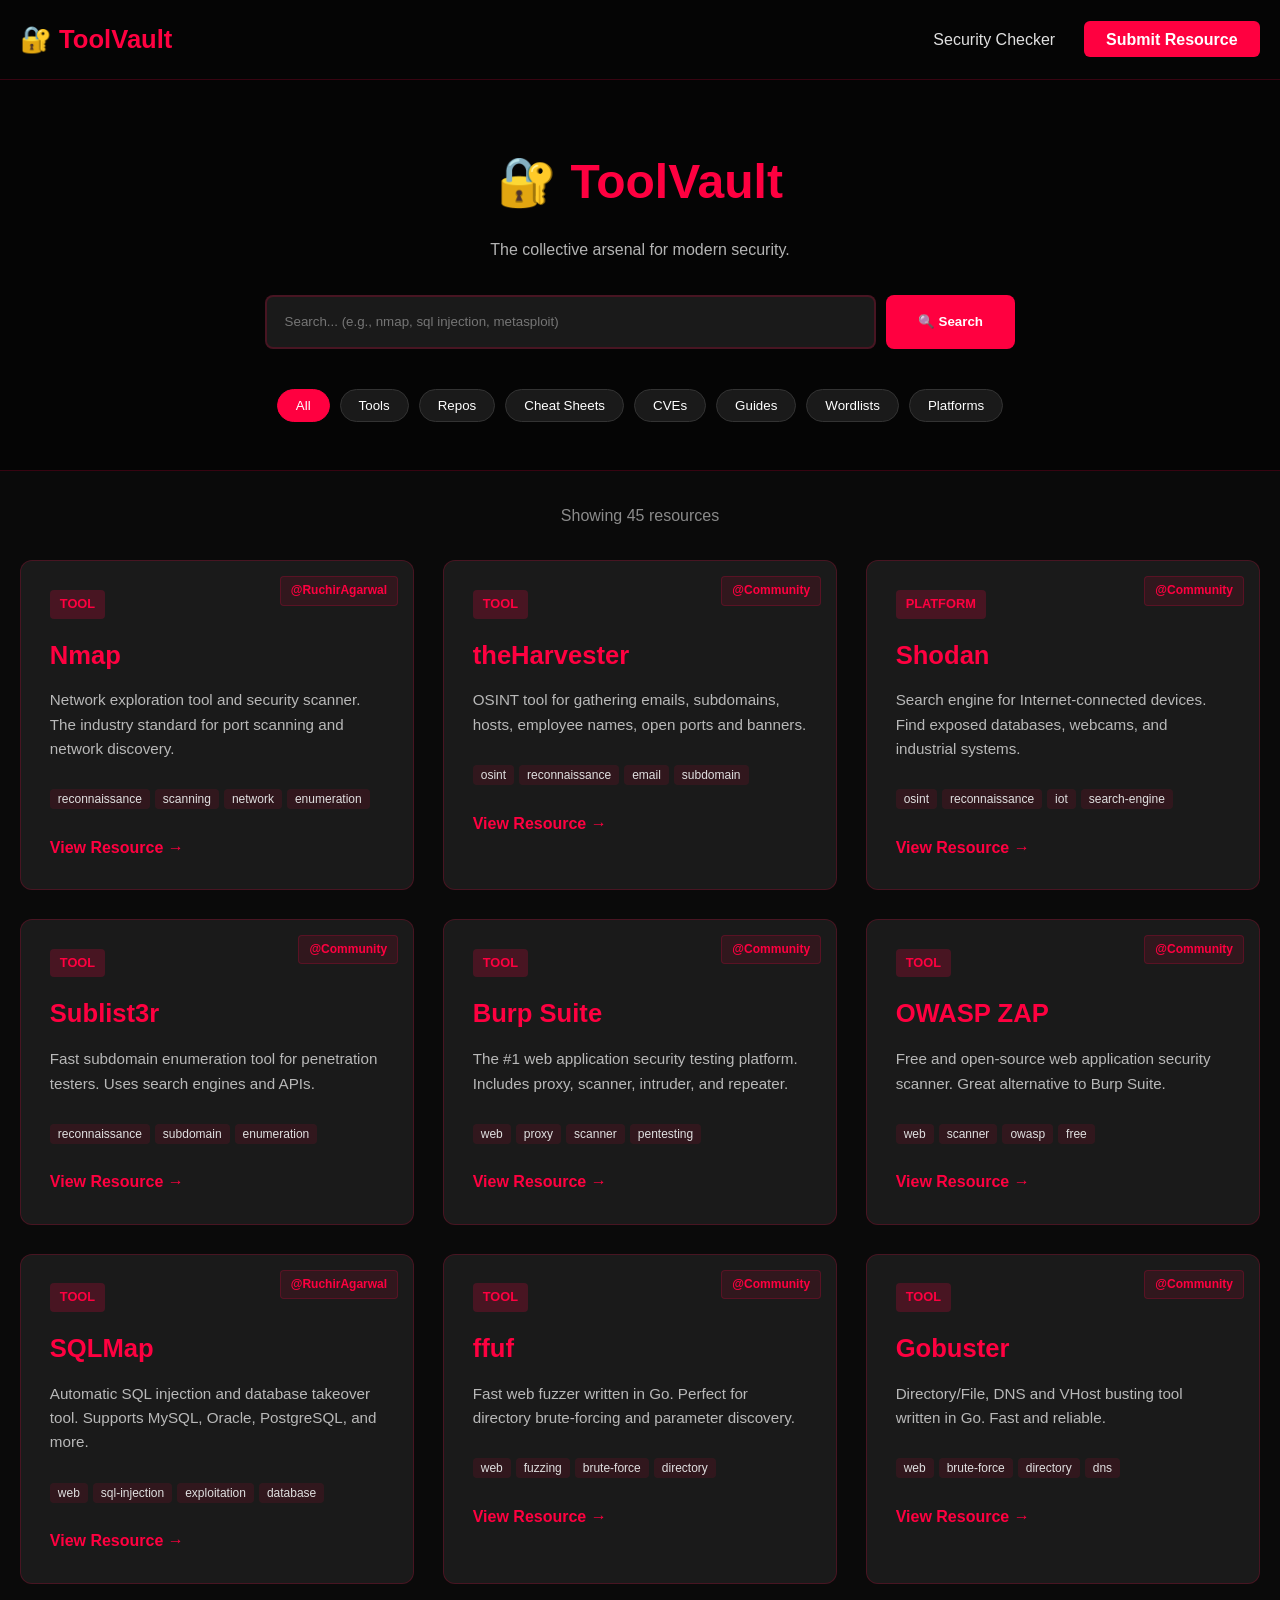
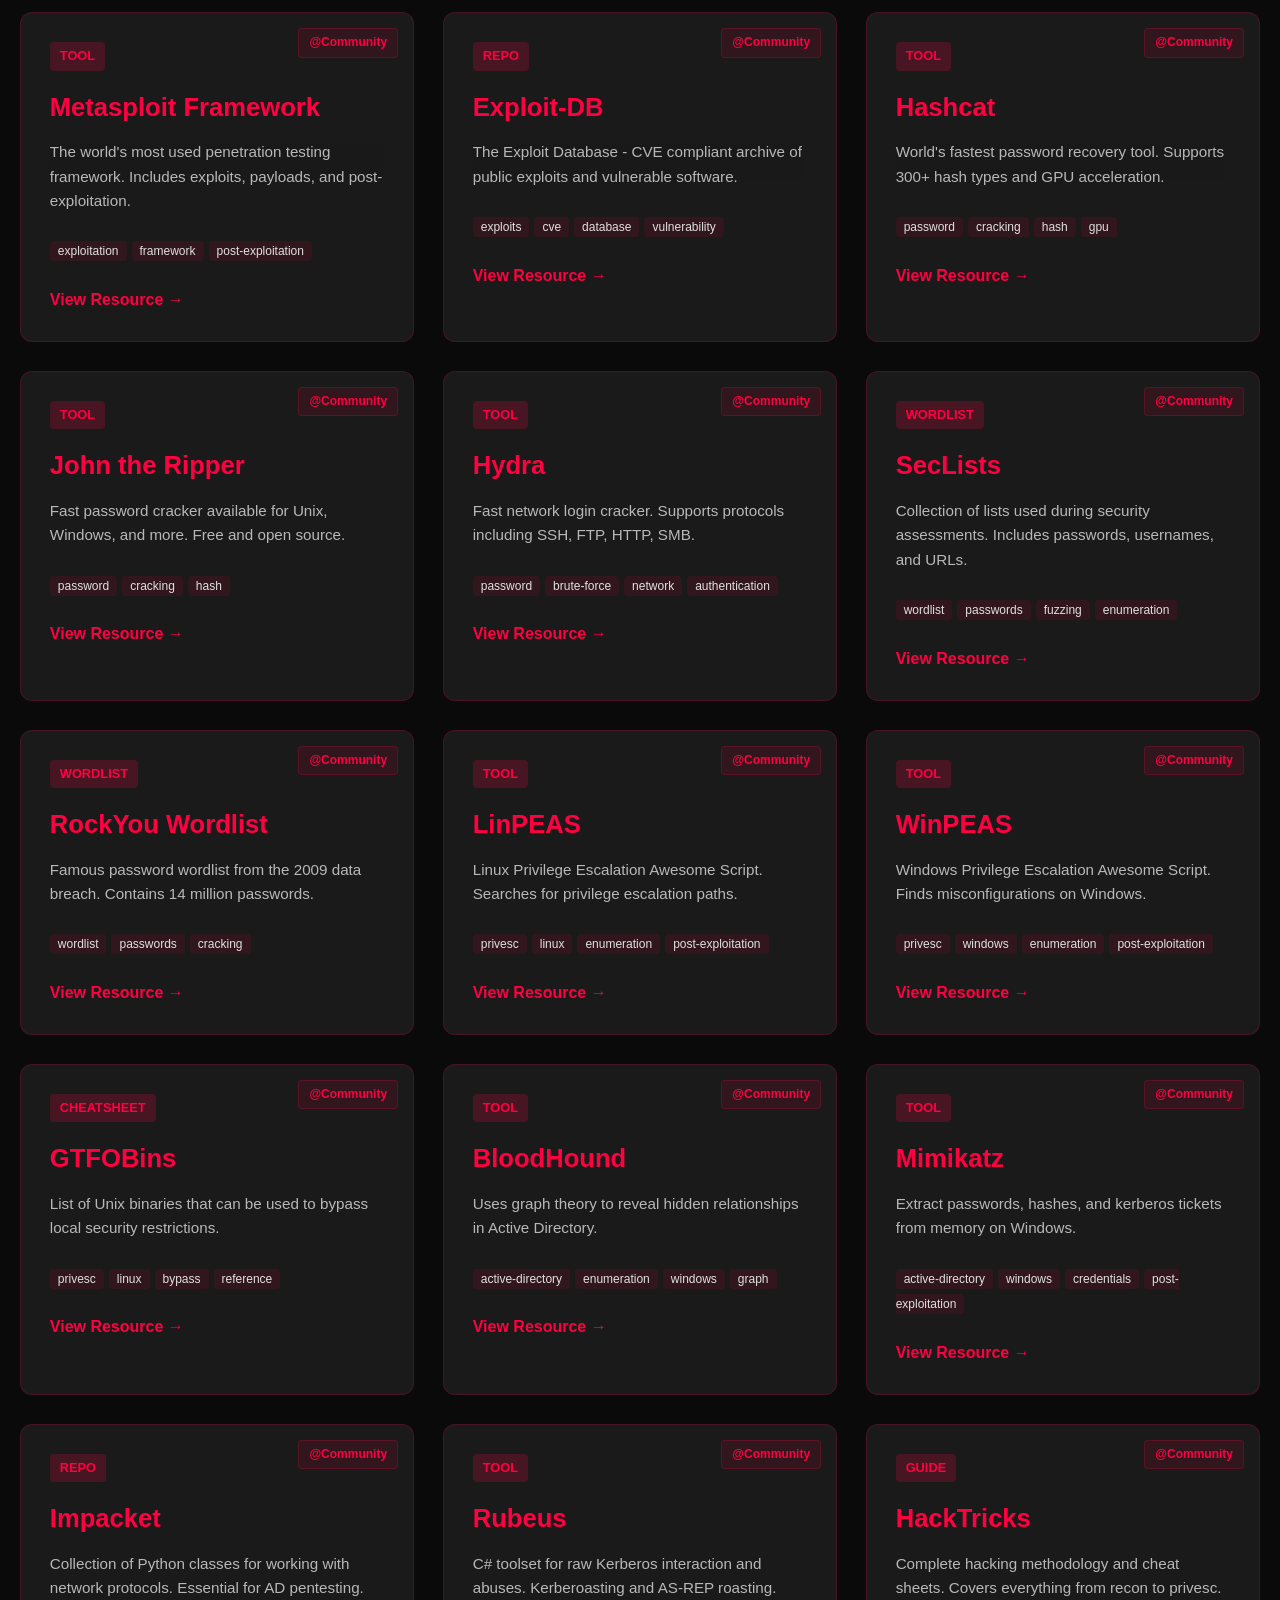
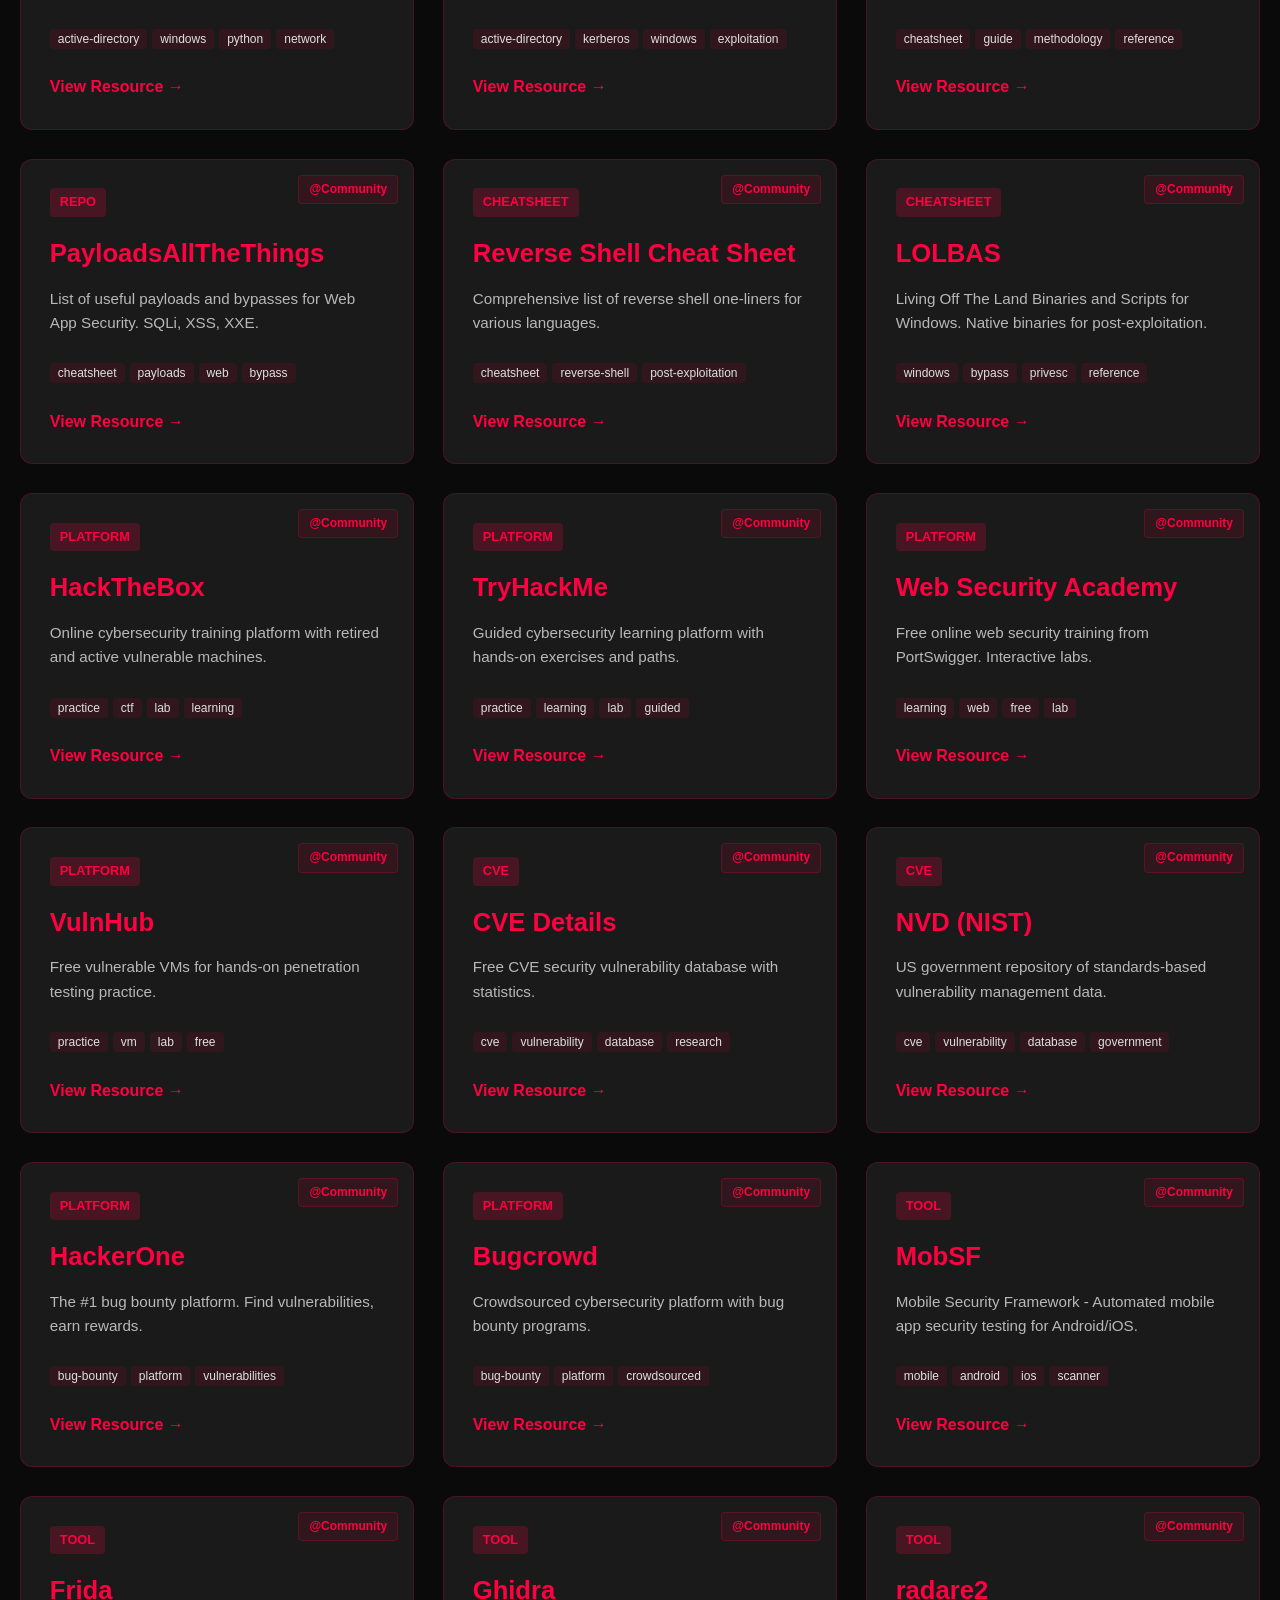
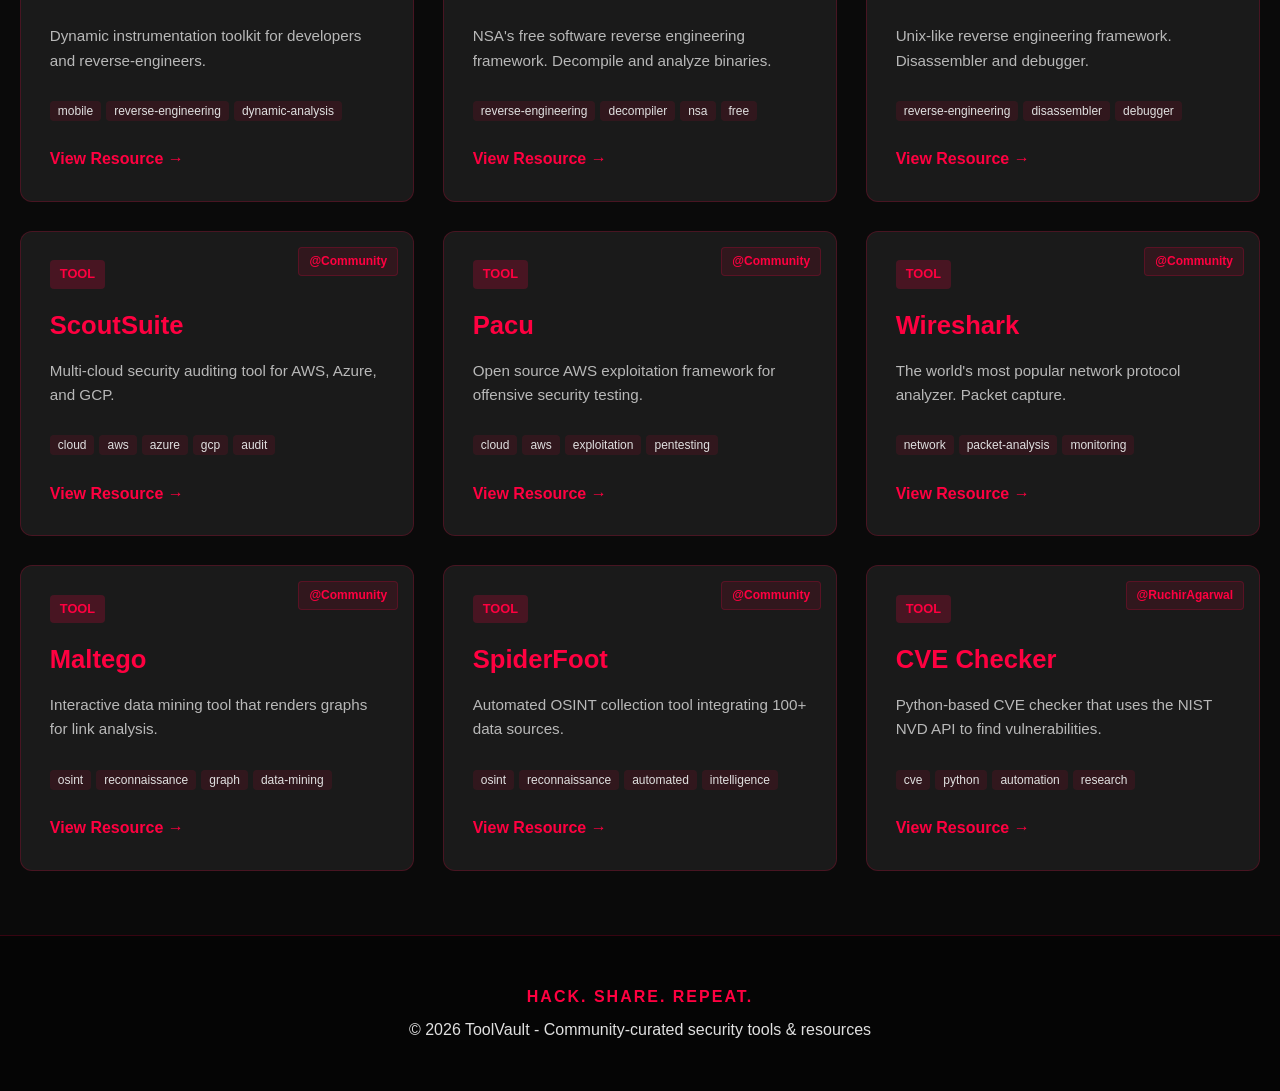
==== index.html @ 3252f5a7 "first add" ====
<!DOCTYPE html>
<html lang="en">
<head>
    <meta charset="UTF-8">
    <meta name="viewport" content="width=device-width, initial-scale=1.0">
    <title>ToolVault - Your Arsenal, Organized.</title>
    <link rel="stylesheet" href="css/style.css">
</head>
<body>
    <nav class="navbar">
        <div class="container">
            <div class="logo">
                <h1>🔐 ToolVault</h1>
            </div>
            <div class="nav-right">
                <a href="checker.html" class="nav-link">Security Checker</a>
                <a href="#" class="btn-submit">Submit Resource</a>
            </div>
        </div>
    </nav>

    <section class="hero">
        <div class="container">
            <h1 class="hero-title">🔐 ToolVault</h1>
            <p class="hero-subtitle">The collective arsenal for modern security.</p>
            
            <div class="search-container">
                <input type="text" id="searchInput" placeholder="Search... (e.g., nmap, sql injection, metasploit)" autocomplete="off">
                <button id="searchBtn">🔍 Search</button>
            </div>

            <div class="filter-tags">
                <button class="tag active" data-filter="all">All</button>
                <button class="tag" data-filter="tool">Tools</button>
                <button class="tag" data-filter="repo">Repos</button>
                <button class="tag" data-filter="cheatsheet">Cheat Sheets</button>
                <button class="tag" data-filter="cve">CVEs</button>
                <button class="tag" data-filter="guide">Guides</button>
                <button class="tag" data-filter="wordlist">Wordlists</button>
                <button class="tag" data-filter="platform">Platforms</button>
            </div>
        </div>
    </section>

    <div class="container">
        <p class="results-count">Showing <span id="resultCount">0</span> resources</p>
    </div>

    <section class="resources">
        <div class="container">
            <div class="resources-grid" id="resourcesGrid">
                </div>
        </div>
    </section>

    <div id="noResults" class="container" style="display: none; text-align: center; padding: 2rem;">
        <h3>No resources found</h3>
    </div>

    <footer>
        <div class="container">
            <p class="footer-tagline">HACK. SHARE. REPEAT.</p>
            <p>&copy; 2026 ToolVault - Community-curated security tools & resources</p>
        </div>
    </footer>

    <script src="js/resources.js"></script>
    <script src="js/main.js"></script>
</body>
</html>
---- css/style.css ----
:root {
    --primary-color: #ff0040;
    --primary-hover: #cc0033;
    --text-color: #e0e0e0;
    --bg-dark: #0a0a0a;
    --bg-darker: #050505;
    --card-bg: #1a1a1a;
    --border-color: rgba(255, 0, 64, 0.2);
}

* { margin: 0; padding: 0; box-sizing: border-box; }
body { font-family: 'Inter', sans-serif; background: var(--bg-dark); color: var(--text-color); line-height: 1.6; }
.container { max-width: 1400px; margin: 0 auto; padding: 0 20px; }

/* Nav */
.navbar { background: var(--bg-darker); padding: 1.2rem 0; border-bottom: 1px solid var(--border-color); position: sticky; top: 0; z-index: 1000; }
.navbar .container { display: flex; justify-content: space-between; align-items: center; }
.logo h1 { color: var(--primary-color); font-size: 1.6rem; }
.nav-link { color: var(--text-color); text-decoration: none; margin-right: 1.5rem; transition: 0.3s; }
.nav-link:hover { color: var(--primary-color); }
.btn-submit { background: var(--primary-color); color: #fff; padding: 0.6rem 1.4rem; border-radius: 6px; text-decoration: none; font-weight: 600; }

/* Hero */
.hero { padding: 4rem 0 3rem; text-align: center; background: var(--bg-darker); border-bottom: 1px solid var(--border-color); }
.hero-title { font-size: 3rem; color: var(--primary-color); margin-bottom: 1rem; }
.hero-subtitle { opacity: 0.8; margin-bottom: 2rem; }
.search-container { max-width: 750px; margin: 0 auto 2.5rem; display: flex; gap: 10px; }
#searchInput { flex: 1; padding: 1.1rem; background: var(--card-bg); border: 2px solid var(--border-color); border-radius: 8px; color: #fff; outline: none; }
#searchBtn { background: var(--primary-color); color: #fff; border: none; padding: 0 2rem; border-radius: 8px; cursor: pointer; font-weight: 700; }

/* FIXED: Filter Tags */
.filter-tags { display: flex; gap: 10px; justify-content: center; flex-wrap: wrap; }
.tag { 
    background: #1a1a1a; 
    border: 1px solid #333; 
    color: #fff; 
    padding: 8px 18px; 
    border-radius: 20px; 
    cursor: pointer; 
    transition: 0.3s; 
}
.tag:hover, .tag.active { background: var(--primary-color); border-color: var(--primary-color); }

/* Grid & Cards */
.results-count { text-align: center; padding: 2rem 0; opacity: 0.6; }
.resources-grid { display: grid; grid-template-columns: repeat(auto-fill, minmax(350px, 1fr)); gap: 1.8rem; padding-bottom: 4rem; }
.resource-card { position: relative; background: var(--card-bg); border: 1px solid var(--border-color); border-radius: 12px; padding: 1.8rem; transition: 0.3s; cursor: pointer; overflow: hidden; }
.resource-card:hover { border-color: var(--primary-color); transform: translateY(-5px); box-shadow: 0 10px 30px rgba(255, 0, 64, 0.2); }

/* Dynamic Contributor Tag */
.contributor-tag {
    position: absolute;
    top: 15px;
    right: 15px;
    background: rgba(255, 0, 64, 0.1);
    color: var(--primary-color);
    font-size: 0.75rem;
    font-weight: 700;
    padding: 4px 10px;
    border-radius: 4px;
    border: 1px solid var(--border-color);
    text-decoration: none;
    z-index: 5;
}
.contributor-tag:hover { background: var(--primary-color); color: #fff; text-decoration: underline; }

.resource-type { background: rgba(255, 0, 64, 0.2); color: var(--primary-color); padding: 4px 10px; border-radius: 4px; font-size: 0.8rem; font-weight: 700; text-transform: uppercase; margin-bottom: 1rem; display: inline-block; }
.resource-title { font-size: 1.6rem; color: var(--primary-color); margin-bottom: 0.8rem; }
.resource-description { font-size: 0.95rem; opacity: 0.8; margin-bottom: 1.5rem; }
.resource-tag { background: rgba(255, 0, 64, 0.1); padding: 3px 8px; border-radius: 4px; font-size: 0.75rem; margin-right: 5px; }
.resource-link { color: var(--primary-color); text-decoration: none; font-weight: 700; margin-top: 1.5rem; display: block; }

/* Footer */
footer { padding: 3rem 0; text-align: center; border-top: 1px solid var(--border-color); background: var(--bg-darker); }
.footer-tagline { color: var(--primary-color); font-weight: 900; letter-spacing: 2px; margin-bottom: 0.5rem; }
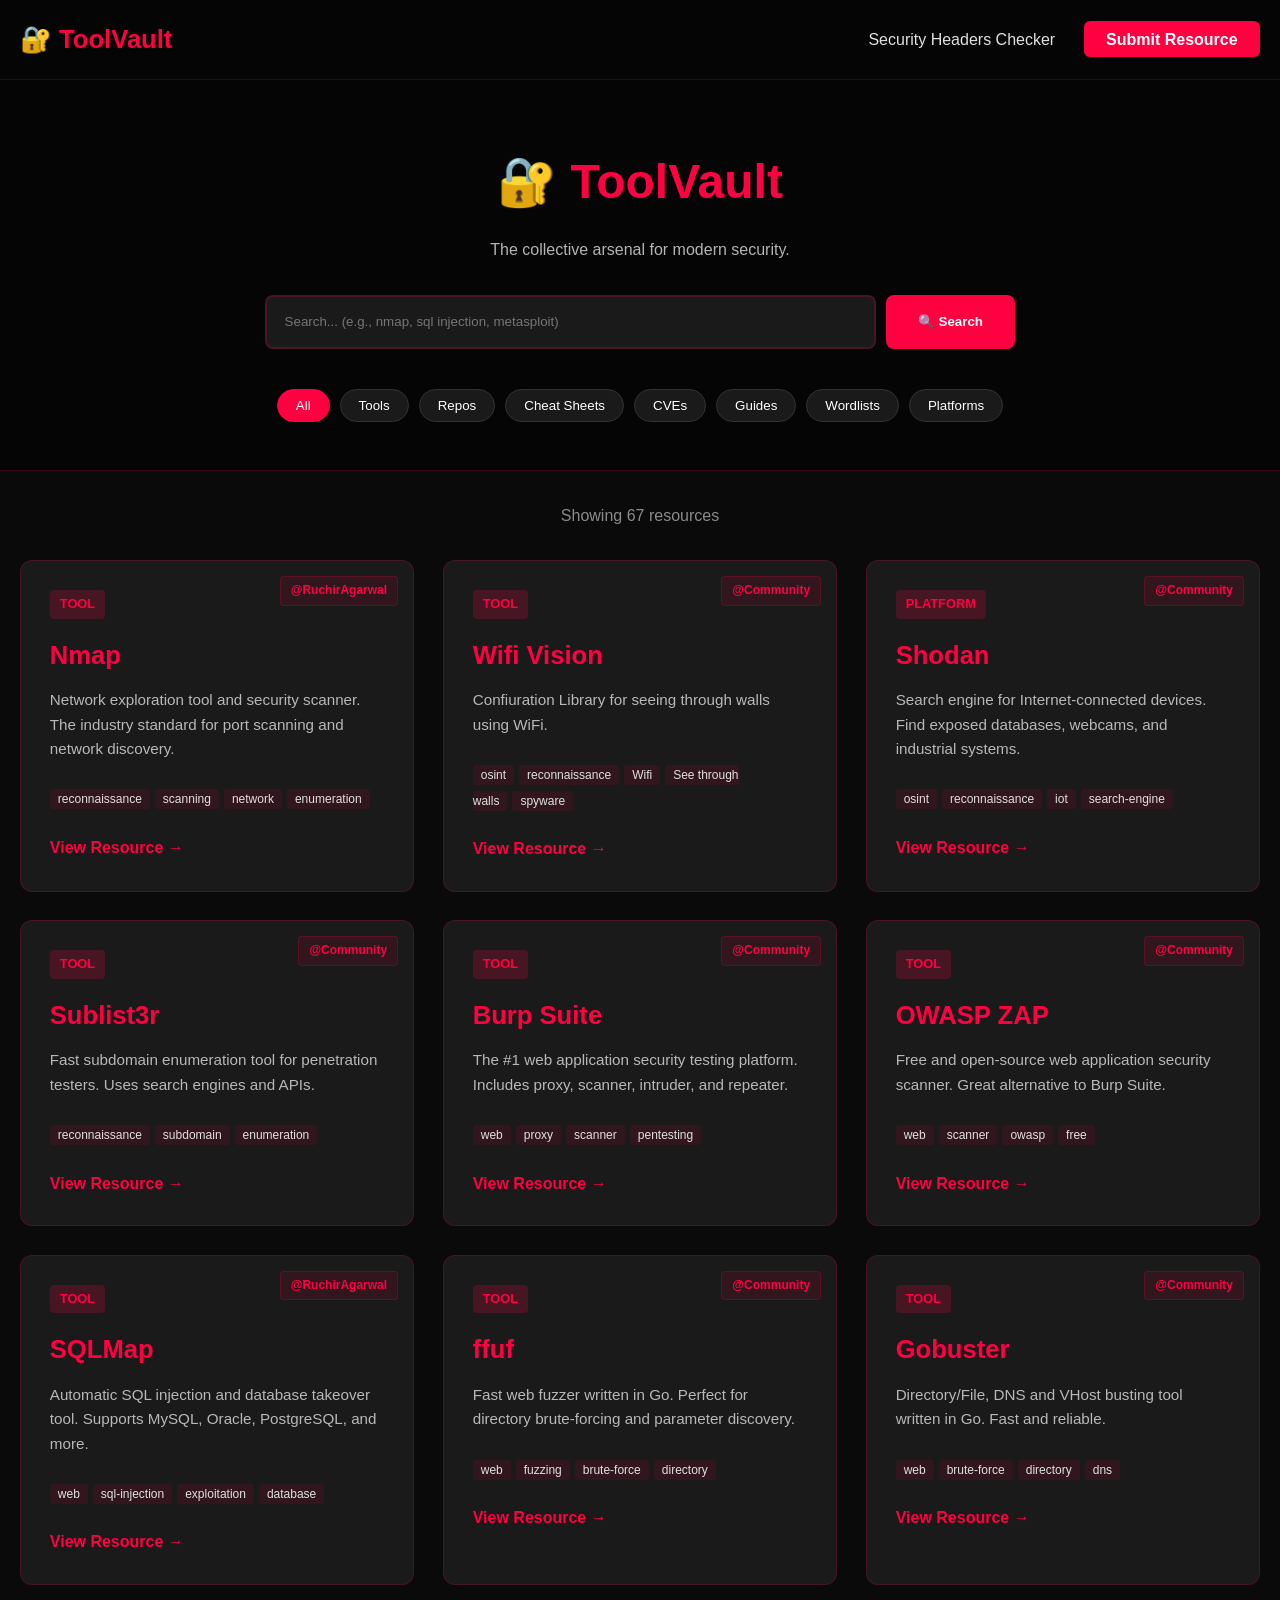
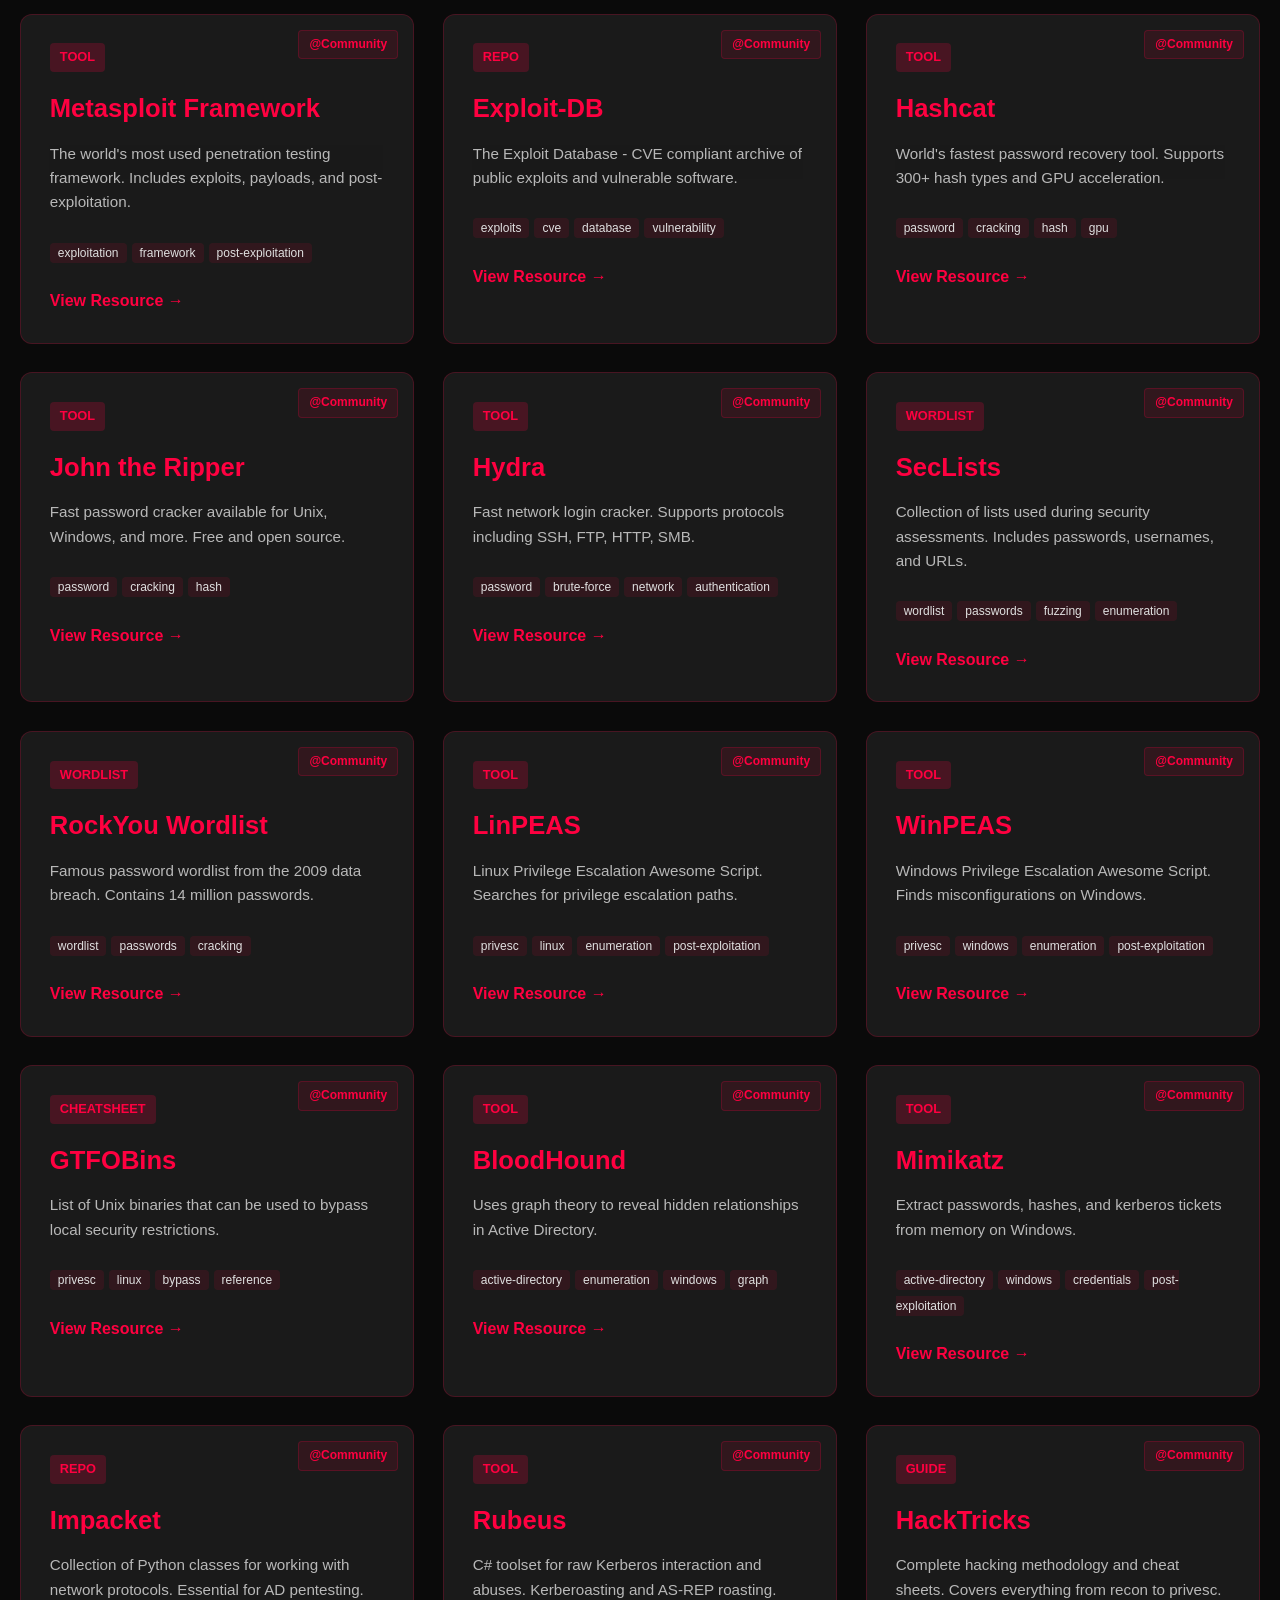
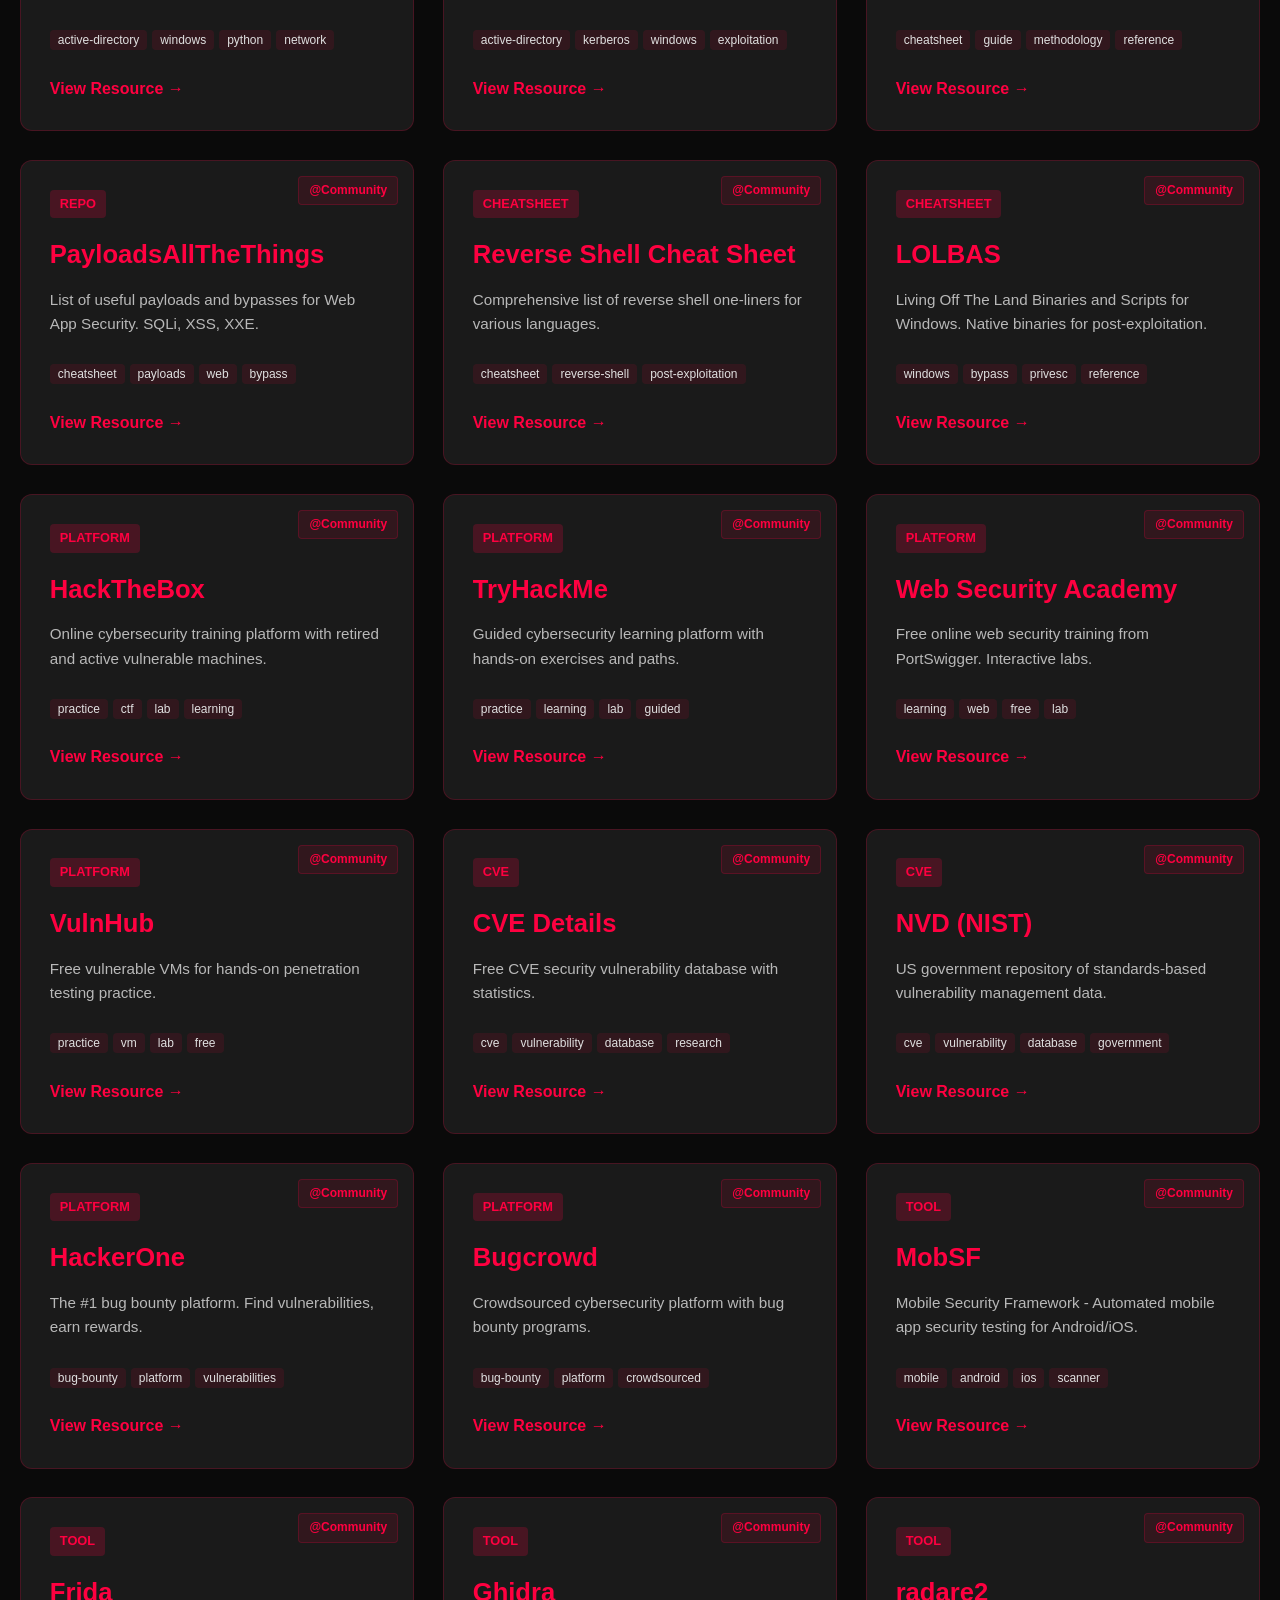
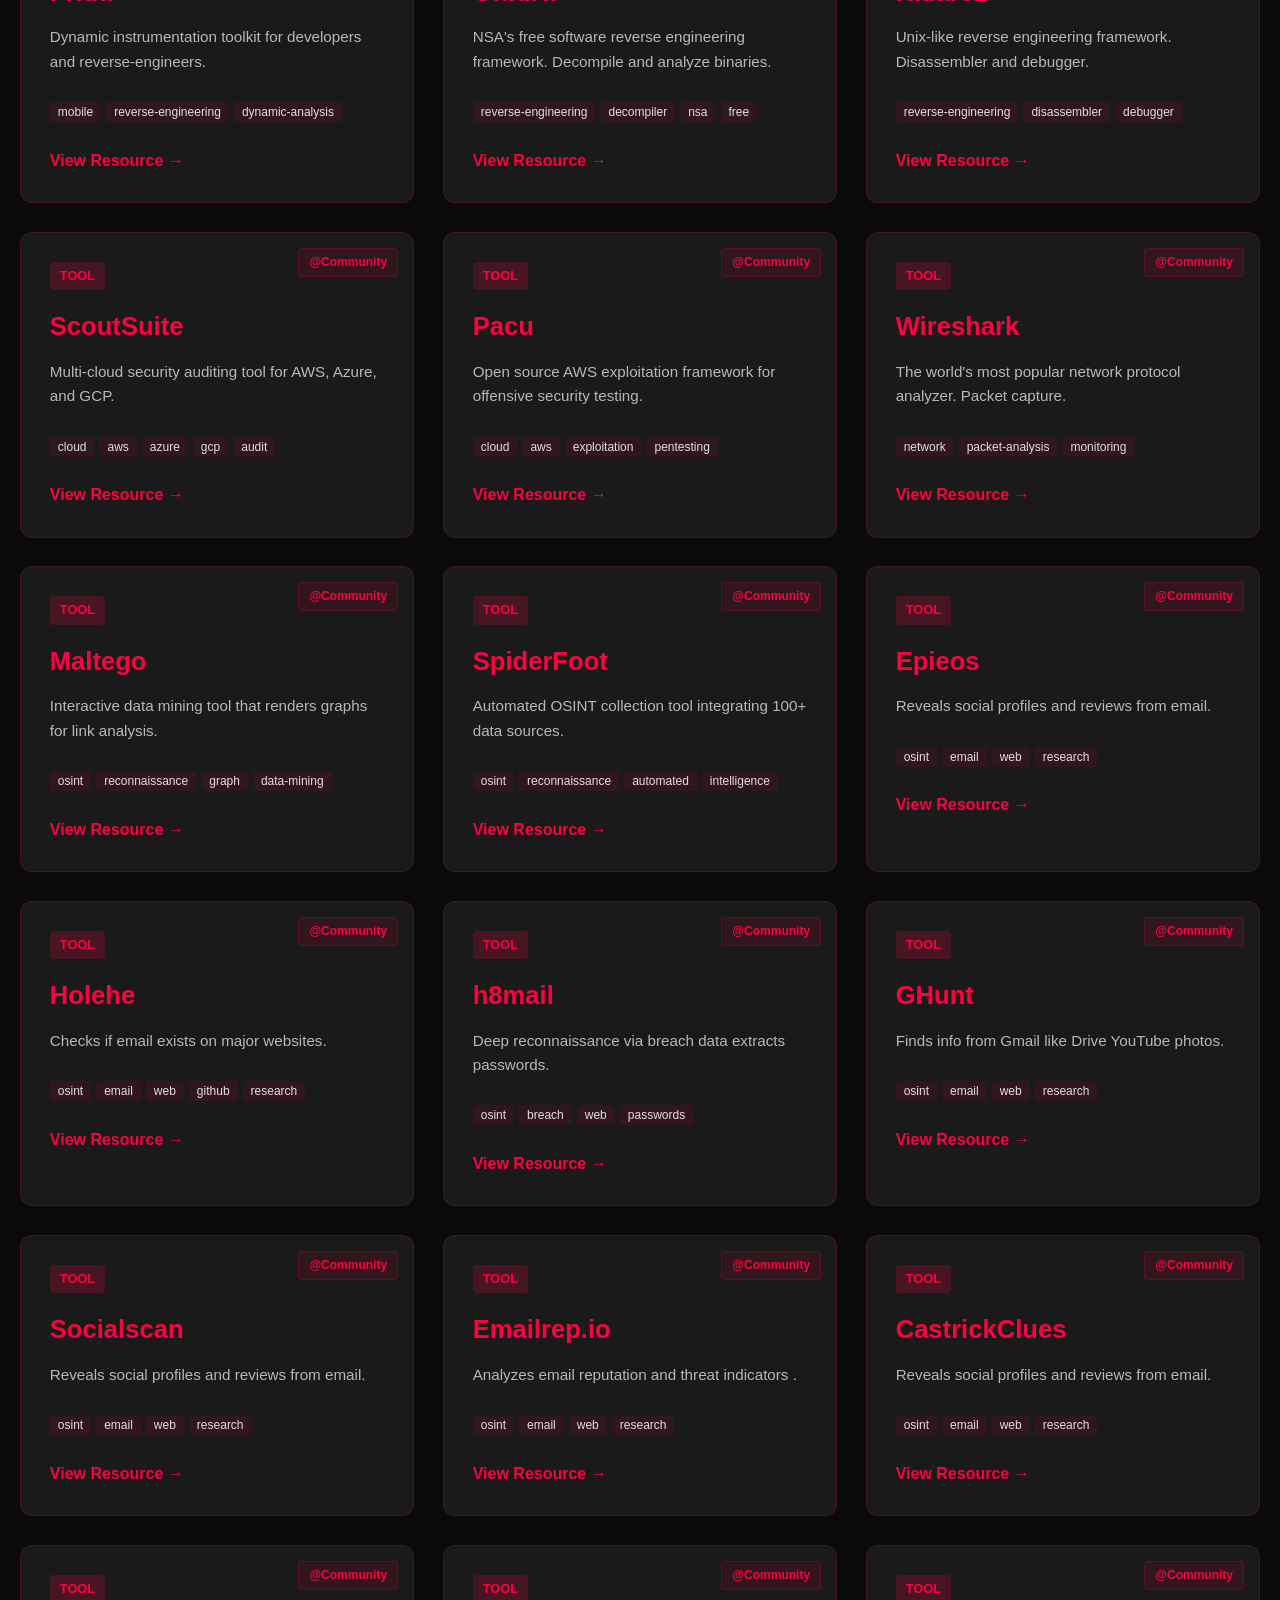
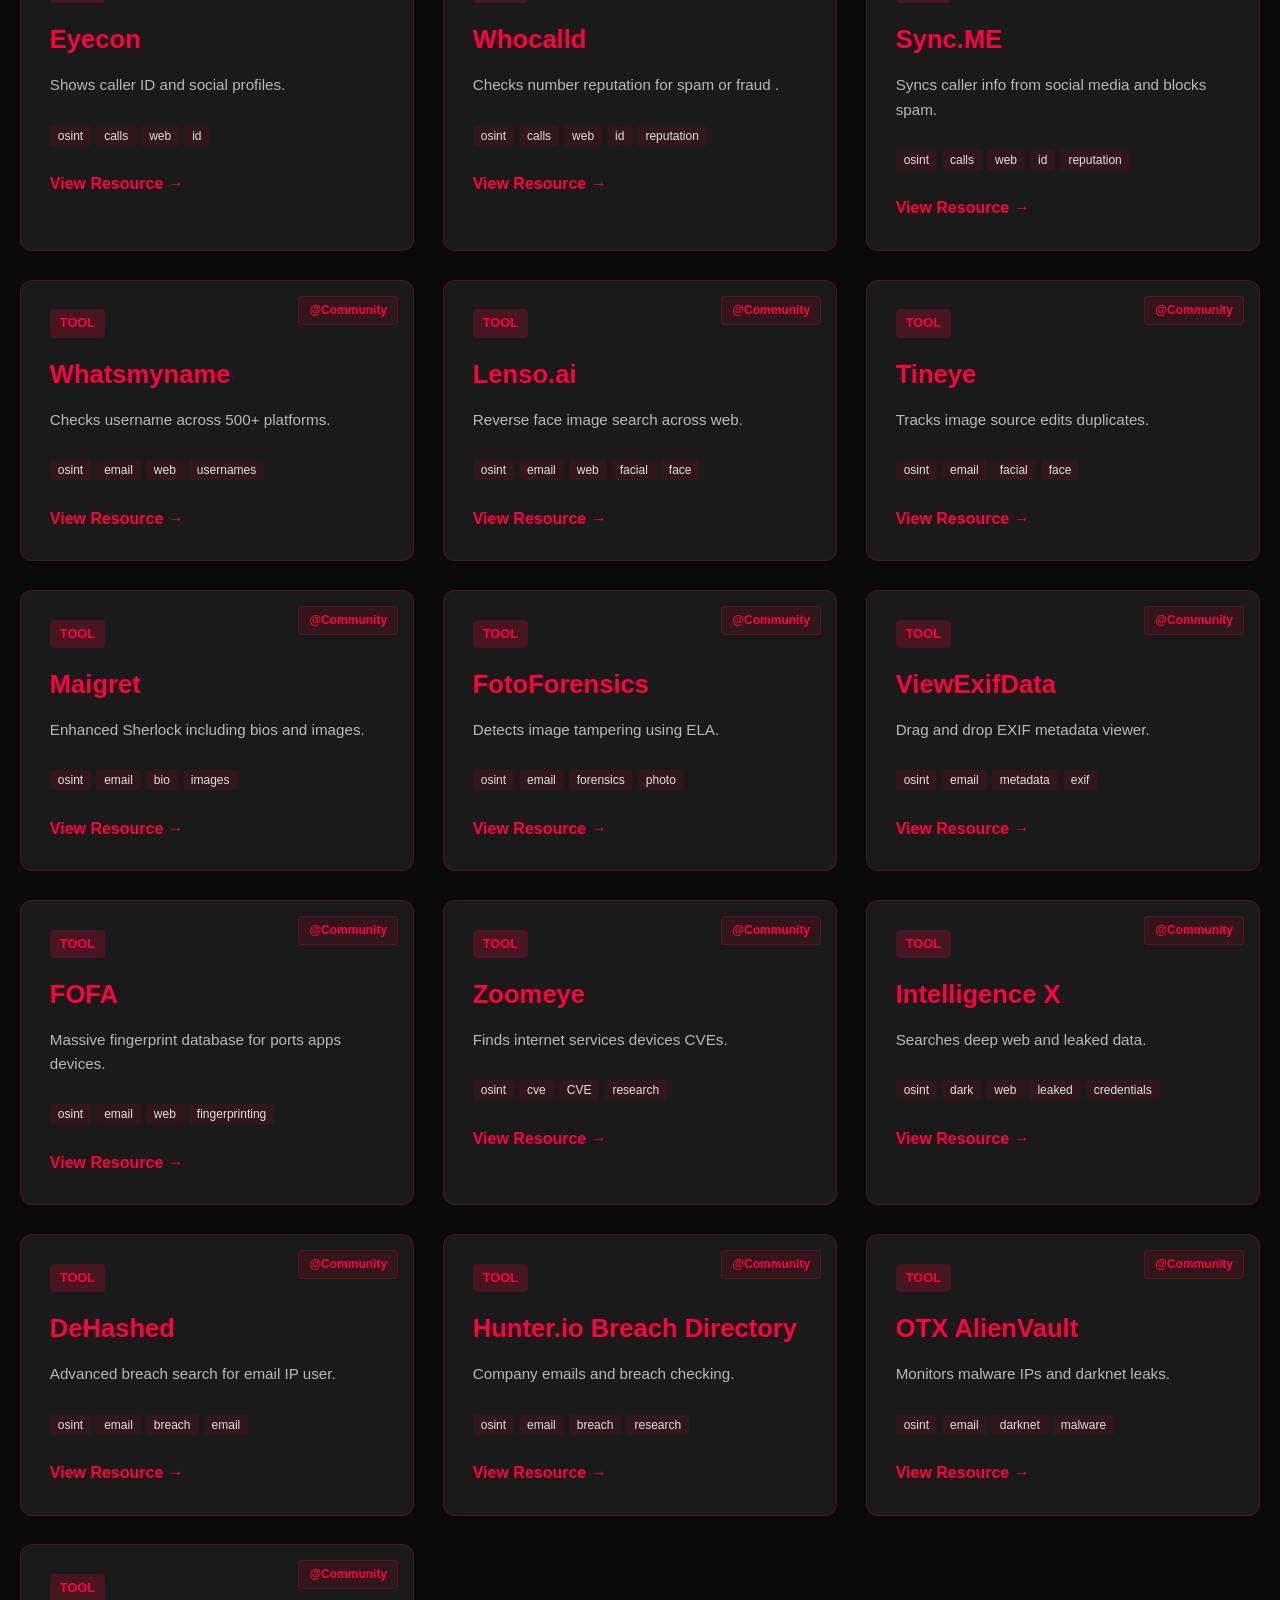
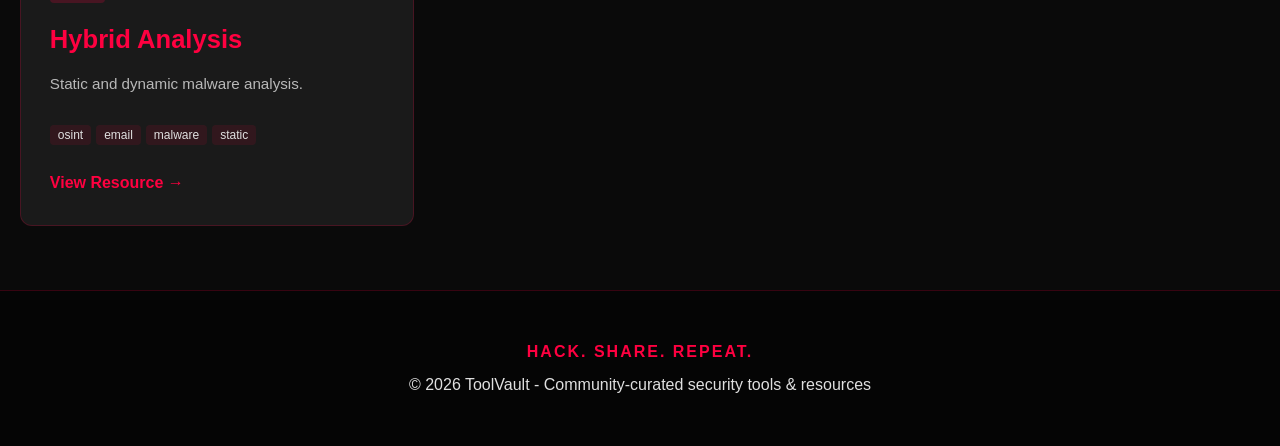
==== commit 4b5015d1: "Rename 'Security Checker' link to 'Security Headers Checker'" ====
--- a/index.html
+++ b/index.html
@@ -13,8 +13,8 @@
                 <h1>🔐 ToolVault</h1>
             </div>
             <div class="nav-right">
-                <a href="checker.html" class="nav-link">Security Checker</a>
-                <a href="#" class="btn-submit">Submit Resource</a>
+                <a href="checker.html" class="nav-link">Security Headers Checker</a>
+                <a href="submit.html" class="btn-submit">Submit Resource</a>
             </div>
         </div>
     </nav>
@@ -67,4 +67,4 @@
     <script src="js/resources.js"></script>
     <script src="js/main.js"></script>
 </body>
-</html>+</html>
